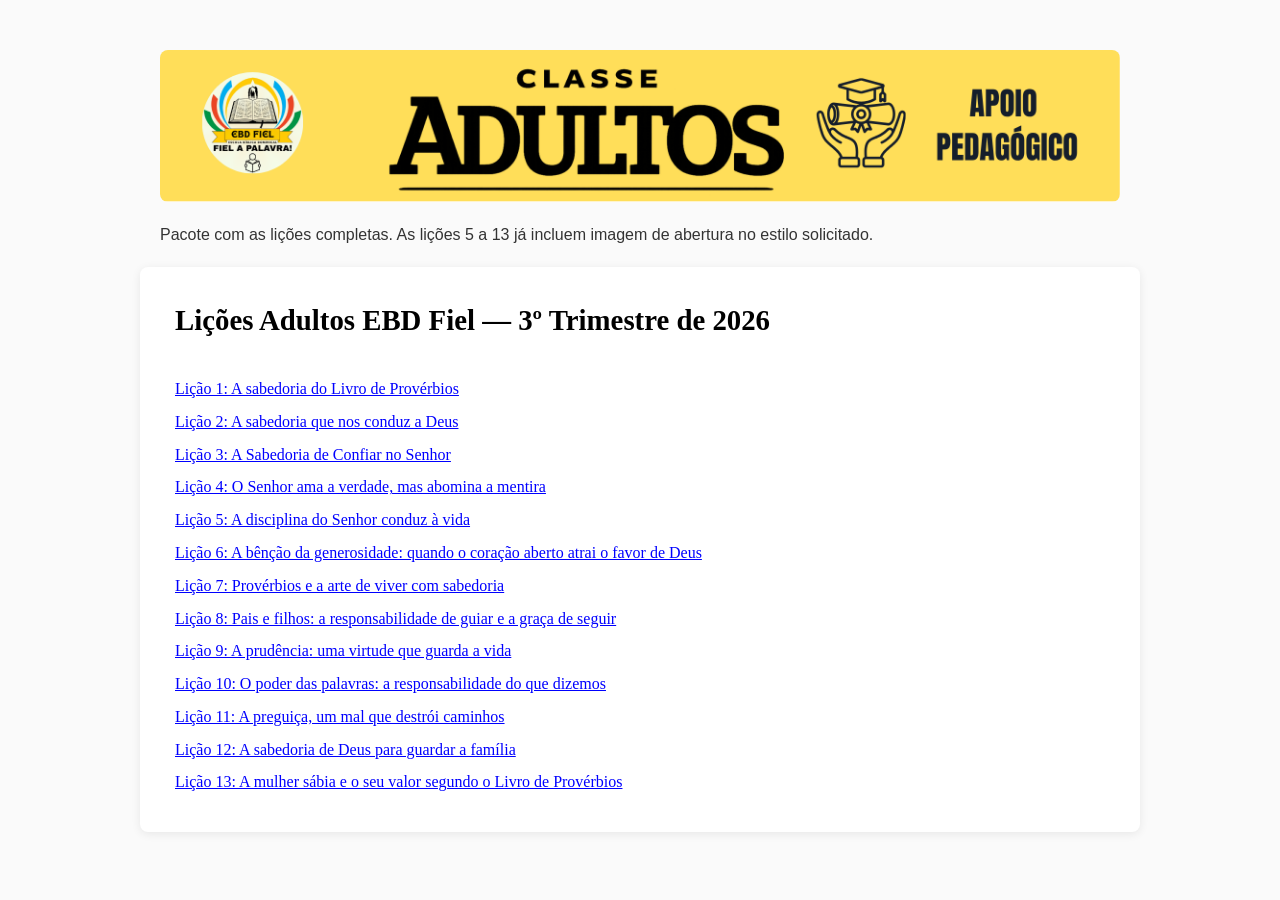
==== apoio-pedagogico/index.html @ d2f02073 "Add files via upload" ====
<!DOCTYPE html>
<html lang="pt-BR">
<head>
  <meta charset="UTF-8">
  <meta name="viewport" content="width=device-width, initial-scale=1.0">
  <title>Lições Adultos EBD Fiel — 3º Trimestre de 2026</title>
  <style>body {
  font-family: "Times New Roman", Times, serif;
  background-color: #fafafa;
  color: #000000;
  max-width: 1000px;
  margin: 0 auto;
  padding: 30px 20px;
  line-height: 1.6;
}

.licao-container {
  background-color: #ffffff;
  padding: 30px 35px;
  border-radius: 8px;
  box-shadow: 0 2px 10px rgba(0,0,0,0.08);
}

.preto {
  color: #000000;
}

.azul {
  color: #0000FF;
}

.negrito {
  font-weight: bold;
}

.italico {
  font-style: italic;
}

h1, h2, h3, h4 {
  margin: 0;
  padding: 0;
  font-weight: bold;
  color: #000000;
  display: inline;
}

h1 {
  font-size: 1.8rem;
}

h2 {
  font-size: 1.4rem;
}

h3 {
  font-size: 1.2rem;
}

p {
  margin: 0.45rem 0;
  color: #000000;
}

.titulo-com-conteudo {
  display: block;
  margin-bottom: 0.75rem;
}

.titulo-com-conteudo h1,
.titulo-com-conteudo h2,
.titulo-com-conteudo h3,
.titulo-com-conteudo h4 {
  display: inline;
}

.titulo-com-conteudo p.primeiro {
  display: inline;
}

.apoio-aplicacao {
  margin-top: 0.45rem;
  margin-bottom: 0.45rem;
}

.apoio-aplicacao p,
.analise-geral-texto {
  color: #0000FF;
  font-style: italic;
}
a { color:#0000FF; }</style>
</head>
<body>
<div style="max-width:1000px;margin:20px auto;padding:0 20px;">
  <img src="assets/topo-amarelo.png" alt="Topo Classe Adultos Apoio Pedagógico" style="display:block;width:100%;height:auto;border-radius:8px;margin-bottom:20px;">
  <p style="font-family:Arial,sans-serif;font-size:16px;color:#333;">Pacote com as lições completas. As lições 5 a 13 já incluem imagem de abertura no estilo solicitado.</p>
</div>
<div class="licao-container">
  <h1 class="preto negrito">Lições Adultos EBD Fiel — 3º Trimestre de 2026</h1>
  <br><br>
  <p><a href="licao-01-a-sabedoria-do-livro-de-proverbios.html">Lição 1: A sabedoria do Livro de Provérbios</a></p>
  <p><a href="licao-02-a-sabedoria-que-nos-conduz-a-deus.html">Lição 2: A sabedoria que nos conduz a Deus</a></p>
  <p><a href="licao-03-a-sabedoria-de-confiar-no-senhor.html">Lição 3: A Sabedoria de Confiar no Senhor</a></p>
  <p><a href="licao-04-o-senhor-ama-a-verdade-mas-abomina-a-mentira.html">Lição 4: O Senhor ama a verdade, mas abomina a mentira</a></p>
  <p><a href="licao-05-a-disciplina-do-senhor-conduz-a-vida.html">Lição 5: A disciplina do Senhor conduz à vida</a></p>
  <p><a href="licao-06-a-bencao-da-generosidade-quando-o-coracao-aberto-atrai-o-favor-de-deus.html">Lição 6: A bênção da generosidade: quando o coração aberto atrai o favor de Deus</a></p>
  <p><a href="licao-07-proverbios-e-a-arte-de-viver-com-sabedoria.html">Lição 7: Provérbios e a arte de viver com sabedoria</a></p>
  <p><a href="licao-08-pais-e-filhos-a-responsabilidade-de-guiar-e-a-graca-de-seguir.html">Lição 8: Pais e filhos: a responsabilidade de guiar e a graça de seguir</a></p>
  <p><a href="licao-09-a-prudencia-uma-virtude-que-guarda-a-vida.html">Lição 9: A prudência: uma virtude que guarda a vida</a></p>
  <p><a href="licao-10-o-poder-das-palavras-a-responsabilidade-do-que-dizemos.html">Lição 10: O poder das palavras: a responsabilidade do que dizemos</a></p>
  <p><a href="licao-11-a-preguica-um-mal-que-destroi-caminhos.html">Lição 11: A preguiça, um mal que destrói caminhos</a></p>
  <p><a href="licao-12-a-sabedoria-de-deus-para-guardar-a-familia.html">Lição 12: A sabedoria de Deus para guardar a família</a></p>
  <p><a href="licao-13-a-mulher-sabia-e-o-seu-valor-segundo-o-livro-de-proverbios.html">Lição 13: A mulher sábia e o seu valor segundo o Livro de Provérbios</a></p>
</div>
</body>
</html>
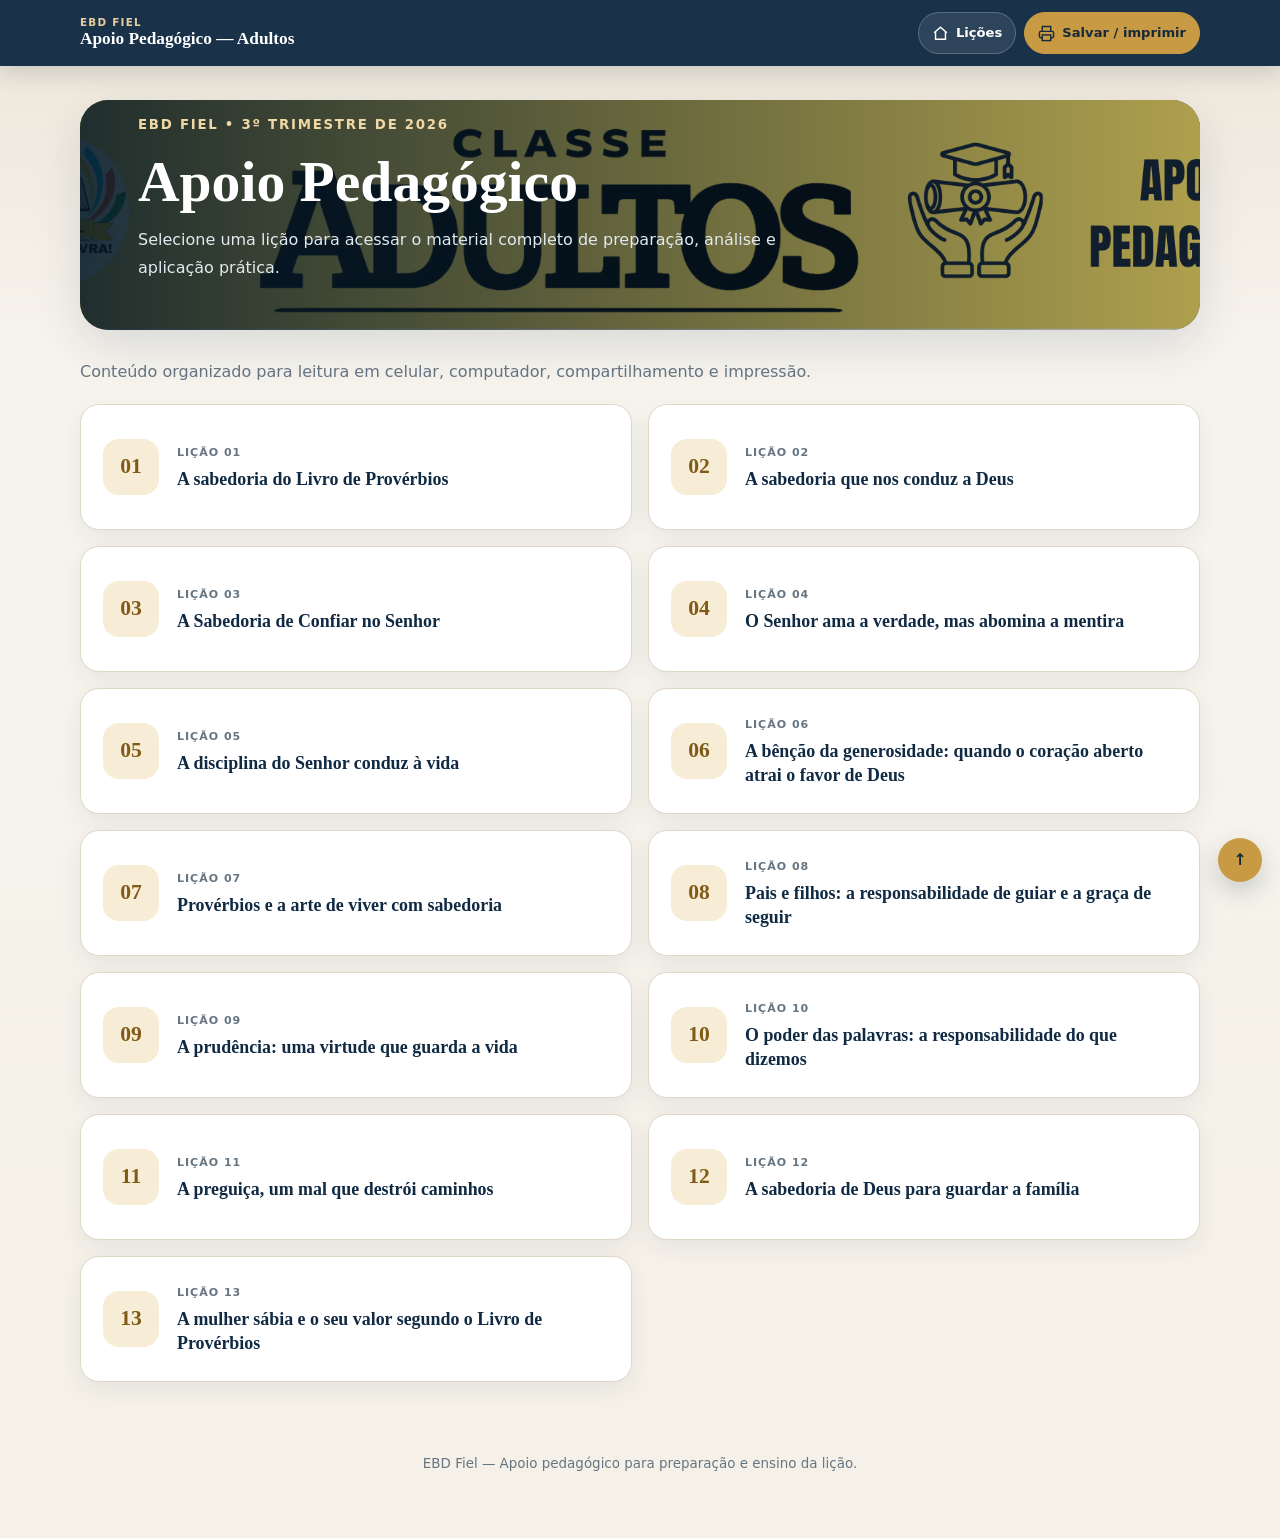
==== commit f295434f: "Add files via upload" ====
--- a/apoio-pedagogico/index.html
+++ b/apoio-pedagogico/index.html
@@ -1,116 +1,39 @@
 <!DOCTYPE html>
 <html lang="pt-BR">
 <head>
-  <meta charset="UTF-8">
+  <meta charset="utf-8">
   <meta name="viewport" content="width=device-width, initial-scale=1.0">
-  <title>Lições Adultos EBD Fiel — 3º Trimestre de 2026</title>
-  <style>body {
-  font-family: "Times New Roman", Times, serif;
-  background-color: #fafafa;
-  color: #000000;
-  max-width: 1000px;
-  margin: 0 auto;
-  padding: 30px 20px;
-  line-height: 1.6;
-}
-
-.licao-container {
-  background-color: #ffffff;
-  padding: 30px 35px;
-  border-radius: 8px;
-  box-shadow: 0 2px 10px rgba(0,0,0,0.08);
-}
-
-.preto {
-  color: #000000;
-}
-
-.azul {
-  color: #0000FF;
-}
-
-.negrito {
-  font-weight: bold;
-}
-
-.italico {
-  font-style: italic;
-}
-
-h1, h2, h3, h4 {
-  margin: 0;
-  padding: 0;
-  font-weight: bold;
-  color: #000000;
-  display: inline;
-}
-
-h1 {
-  font-size: 1.8rem;
-}
-
-h2 {
-  font-size: 1.4rem;
-}
-
-h3 {
-  font-size: 1.2rem;
-}
-
-p {
-  margin: 0.45rem 0;
-  color: #000000;
-}
-
-.titulo-com-conteudo {
-  display: block;
-  margin-bottom: 0.75rem;
-}
-
-.titulo-com-conteudo h1,
-.titulo-com-conteudo h2,
-.titulo-com-conteudo h3,
-.titulo-com-conteudo h4 {
-  display: inline;
-}
-
-.titulo-com-conteudo p.primeiro {
-  display: inline;
-}
-
-.apoio-aplicacao {
-  margin-top: 0.45rem;
-  margin-bottom: 0.45rem;
-}
-
-.apoio-aplicacao p,
-.analise-geral-texto {
-  color: #0000FF;
-  font-style: italic;
-}
-a { color:#0000FF; }</style>
+  <meta name="description" content="Índice dos apoios pedagógicos das lições de Adultos do 3º trimestre de 2026.">
+  <title>Apoio Pedagógico — Adultos — 3º Trimestre de 2026</title>
+  <link rel="stylesheet" href="assets/apoio-pedagogico.css">
+  <script src="assets/apoio-pedagogico.js" defer></script>
 </head>
-<body>
-<div style="max-width:1000px;margin:20px auto;padding:0 20px;">
-  <img src="assets/topo-amarelo.png" alt="Topo Classe Adultos Apoio Pedagógico" style="display:block;width:100%;height:auto;border-radius:8px;margin-bottom:20px;">
-  <p style="font-family:Arial,sans-serif;font-size:16px;color:#333;">Pacote com as lições completas. As lições 5 a 13 já incluem imagem de abertura no estilo solicitado.</p>
-</div>
-<div class="licao-container">
-  <h1 class="preto negrito">Lições Adultos EBD Fiel — 3º Trimestre de 2026</h1>
-  <br><br>
-  <p><a href="licao-01-a-sabedoria-do-livro-de-proverbios.html">Lição 1: A sabedoria do Livro de Provérbios</a></p>
-  <p><a href="licao-02-a-sabedoria-que-nos-conduz-a-deus.html">Lição 2: A sabedoria que nos conduz a Deus</a></p>
-  <p><a href="licao-03-a-sabedoria-de-confiar-no-senhor.html">Lição 3: A Sabedoria de Confiar no Senhor</a></p>
-  <p><a href="licao-04-o-senhor-ama-a-verdade-mas-abomina-a-mentira.html">Lição 4: O Senhor ama a verdade, mas abomina a mentira</a></p>
-  <p><a href="licao-05-a-disciplina-do-senhor-conduz-a-vida.html">Lição 5: A disciplina do Senhor conduz à vida</a></p>
-  <p><a href="licao-06-a-bencao-da-generosidade-quando-o-coracao-aberto-atrai-o-favor-de-deus.html">Lição 6: A bênção da generosidade: quando o coração aberto atrai o favor de Deus</a></p>
-  <p><a href="licao-07-proverbios-e-a-arte-de-viver-com-sabedoria.html">Lição 7: Provérbios e a arte de viver com sabedoria</a></p>
-  <p><a href="licao-08-pais-e-filhos-a-responsabilidade-de-guiar-e-a-graca-de-seguir.html">Lição 8: Pais e filhos: a responsabilidade de guiar e a graça de seguir</a></p>
-  <p><a href="licao-09-a-prudencia-uma-virtude-que-guarda-a-vida.html">Lição 9: A prudência: uma virtude que guarda a vida</a></p>
-  <p><a href="licao-10-o-poder-das-palavras-a-responsabilidade-do-que-dizemos.html">Lição 10: O poder das palavras: a responsabilidade do que dizemos</a></p>
-  <p><a href="licao-11-a-preguica-um-mal-que-destroi-caminhos.html">Lição 11: A preguiça, um mal que destrói caminhos</a></p>
-  <p><a href="licao-12-a-sabedoria-de-deus-para-guardar-a-familia.html">Lição 12: A sabedoria de Deus para guardar a família</a></p>
-  <p><a href="licao-13-a-mulher-sabia-e-o-seu-valor-segundo-o-livro-de-proverbios.html">Lição 13: A mulher sábia e o seu valor segundo o Livro de Provérbios</a></p>
-</div>
+<body class="apoio-index-page">
+  <main class="apoio-index-shell">
+    <section class="apoio-index-hero">
+      <img src="assets/topo-amarelo.png" alt="Classe Adultos — Apoio Pedagógico">
+      <div class="apoio-index-copy">
+        <small>EBD Fiel • 3º Trimestre de 2026</small>
+        <h1>Apoio Pedagógico</h1>
+        <p>Selecione uma lição para acessar o material completo de preparação, análise e aplicação prática.</p>
+      </div>
+    </section>
+    <p class="apoio-index-intro">Conteúdo organizado para leitura em celular, computador, compartilhamento e impressão.</p>
+    <section class="apoio-grid" aria-label="Lista de apoios pedagógicos">
+      <a class="apoio-card" href="licao-01-a-sabedoria-do-livro-de-proverbios.html"><span class="apoio-card-num">01</span><span><small>Lição 01</small><strong>A sabedoria do Livro de Provérbios</strong></span></a>
+<a class="apoio-card" href="licao-02-a-sabedoria-que-nos-conduz-a-deus.html"><span class="apoio-card-num">02</span><span><small>Lição 02</small><strong>A sabedoria que nos conduz a Deus</strong></span></a>
+<a class="apoio-card" href="licao-03-a-sabedoria-de-confiar-no-senhor.html"><span class="apoio-card-num">03</span><span><small>Lição 03</small><strong>A Sabedoria de Confiar no Senhor</strong></span></a>
+<a class="apoio-card" href="licao-04-o-senhor-ama-a-verdade-mas-abomina-a-mentira.html"><span class="apoio-card-num">04</span><span><small>Lição 04</small><strong>O Senhor ama a verdade, mas abomina a mentira</strong></span></a>
+<a class="apoio-card" href="licao-05-a-disciplina-do-senhor-conduz-a-vida.html"><span class="apoio-card-num">05</span><span><small>Lição 05</small><strong>A disciplina do Senhor conduz à vida</strong></span></a>
+<a class="apoio-card" href="licao-06-a-bencao-da-generosidade-quando-o-coracao-aberto-atrai-o-favor-de-deus.html"><span class="apoio-card-num">06</span><span><small>Lição 06</small><strong>A bênção da generosidade: quando o coração aberto atrai o favor de Deus</strong></span></a>
+<a class="apoio-card" href="licao-07-proverbios-e-a-arte-de-viver-com-sabedoria.html"><span class="apoio-card-num">07</span><span><small>Lição 07</small><strong>Provérbios e a arte de viver com sabedoria</strong></span></a>
+<a class="apoio-card" href="licao-08-pais-e-filhos-a-responsabilidade-de-guiar-e-a-graca-de-seguir.html"><span class="apoio-card-num">08</span><span><small>Lição 08</small><strong>Pais e filhos: a responsabilidade de guiar e a graça de seguir</strong></span></a>
+<a class="apoio-card" href="licao-09-a-prudencia-uma-virtude-que-guarda-a-vida.html"><span class="apoio-card-num">09</span><span><small>Lição 09</small><strong>A prudência: uma virtude que guarda a vida</strong></span></a>
+<a class="apoio-card" href="licao-10-o-poder-das-palavras-a-responsabilidade-do-que-dizemos.html"><span class="apoio-card-num">10</span><span><small>Lição 10</small><strong>O poder das palavras: a responsabilidade do que dizemos</strong></span></a>
+<a class="apoio-card" href="licao-11-a-preguica-um-mal-que-destroi-caminhos.html"><span class="apoio-card-num">11</span><span><small>Lição 11</small><strong>A preguiça, um mal que destrói caminhos</strong></span></a>
+<a class="apoio-card" href="licao-12-a-sabedoria-de-deus-para-guardar-a-familia.html"><span class="apoio-card-num">12</span><span><small>Lição 12</small><strong>A sabedoria de Deus para guardar a família</strong></span></a>
+<a class="apoio-card" href="licao-13-a-mulher-sabia-e-o-seu-valor-segundo-o-livro-de-proverbios.html"><span class="apoio-card-num">13</span><span><small>Lição 13</small><strong>A mulher sábia e o seu valor segundo o Livro de Provérbios</strong></span></a>
+    </section>
+  </main>
 </body>
 </html>
--- a/apoio-pedagogico/assets/apoio-pedagogico.css
+++ b/apoio-pedagogico/assets/apoio-pedagogico.css
@@ -0,0 +1,88 @@
+
+:root{
+  --navy:#102a43;
+  --navy-2:#1f4b67;
+  --gold:#c89a43;
+  --gold-soft:#f7ecd5;
+  --cream:#f5f1e8;
+  --paper:#ffffff;
+  --ink:#243746;
+  --muted:#657582;
+  --line:#dfd7c8;
+  --blue-soft:#eef5fa;
+  --green:#2f6a57;
+  --green-soft:#eaf5ef;
+  --shadow:0 18px 48px rgba(16,42,67,.12);
+}
+*{box-sizing:border-box}
+html{scroll-behavior:smooth;scroll-padding-top:88px}
+body{margin:0;background:linear-gradient(180deg,#ece5d8 0,#f7f4ee 360px,var(--cream) 100%);color:var(--ink);font-family:Inter,system-ui,-apple-system,"Segoe UI",Arial,sans-serif;line-height:1.75;min-height:100vh}
+a{color:var(--navy-2)}
+.apoio-toolbar{position:sticky;top:0;z-index:50;background:rgba(16,42,67,.96);backdrop-filter:blur(12px);box-shadow:0 7px 22px rgba(16,42,67,.16)}
+.apoio-toolbar-inner{width:min(1120px,calc(100% - 28px));min-height:66px;margin:auto;display:flex;align-items:center;gap:12px}
+.apoio-brand{margin-right:auto;color:#fff;text-decoration:none;font-family:Georgia,"Times New Roman",serif;font-size:1.08rem;font-weight:700;line-height:1.2}
+.apoio-brand small{display:block;color:#e7cf9c;font-family:Inter,system-ui,sans-serif;font-size:.65rem;text-transform:uppercase;letter-spacing:.12em}
+.apoio-toolbar-actions{display:flex;align-items:center;gap:8px}
+.apoio-button{appearance:none;display:inline-flex;align-items:center;justify-content:center;gap:7px;border:1px solid rgba(255,255,255,.22);border-radius:999px;background:rgba(255,255,255,.09);color:#fff;text-decoration:none;padding:9px 13px;font:inherit;font-size:.82rem;font-weight:800;cursor:pointer;transition:.18s ease}
+.apoio-button:hover{background:rgba(255,255,255,.17);transform:translateY(-1px)}
+.apoio-button.primary{background:var(--gold);border-color:var(--gold);color:#172a39}
+.apoio-button svg{width:17px;height:17px}
+.licao-container{width:min(1040px,calc(100% - 28px));margin:34px auto 28px;padding:clamp(24px,5vw,58px);background:var(--paper);border:1px solid var(--line);border-radius:26px;box-shadow:var(--shadow);overflow:hidden}
+.topo-ebd,.imagem-licao{display:block;width:100%;max-width:100%;height:auto;object-fit:cover;border-radius:18px;margin:0 0 30px;box-shadow:0 12px 30px rgba(16,42,67,.13)}
+.imagem-licao{max-height:540px}
+h1,h2,h3,h4{font-family:Georgia,"Times New Roman",serif;color:var(--navy);font-weight:700;line-height:1.25}
+.licao-container>h1{display:block;margin:0 0 30px;padding:0 0 20px;border-bottom:3px solid var(--gold);font-size:clamp(1.85rem,4vw,3rem)}
+.titulo-com-conteudo{position:relative;display:block;margin:0;padding:22px 0;border-bottom:1px solid var(--line)}
+.titulo-com-conteudo:last-child{border-bottom:0}
+.titulo-com-conteudo>h1,.titulo-com-conteudo>h2,.titulo-com-conteudo>h3,.titulo-com-conteudo>h4{display:block;margin:0 0 11px;padding:0}
+.titulo-com-conteudo>h2{font-size:clamp(1.45rem,3vw,2rem);padding:14px 18px;border-left:5px solid var(--gold);border-radius:0 14px 14px 0;background:linear-gradient(90deg,var(--gold-soft),rgba(247,236,213,.25))}
+.titulo-com-conteudo>h3{font-size:clamp(1.12rem,2.2vw,1.35rem)}
+.titulo-com-conteudo>p.primeiro{display:block}
+p{margin:.72rem 0;color:var(--ink)}
+.titulo-com-conteudo p{text-align:justify}
+.apoio-secao-informativa{margin:12px 0;padding:18px 20px;border:1px solid var(--line);border-radius:16px;background:#fbfaf7}
+.apoio-secao-informativa>h3{font-family:Inter,system-ui,sans-serif;color:#815d1f;font-size:.76rem;text-transform:uppercase;letter-spacing:.105em}
+.apoio-analise{margin:26px 0;padding:25px;border:1px solid #c8dce9;border-radius:19px;background:linear-gradient(135deg,var(--blue-soft),#fff)}
+.apoio-analise>h3{color:var(--navy-2)}
+.analise-geral-texto{color:#29495e!important;font-style:normal!important;font-size:1.03rem}
+.apoio-aplicacao{margin:19px 0 2px;padding:20px 22px;border:1px solid #d8c18e;border-left:5px solid var(--gold);border-radius:14px;background:linear-gradient(135deg,#fff8e9,#fff)}
+.apoio-aplicacao p{color:#59461e!important;font-style:normal!important;text-align:left}
+.apoio-aplicacao p:last-child{margin-bottom:0;padding-top:12px;border-top:1px dashed #d7be85}
+.apoio-aplicacao .negrito{color:#7d5814;text-transform:uppercase;letter-spacing:.05em;font-size:.86rem}
+.azul{color:inherit!important}.italico{font-style:inherit!important}.preto{color:inherit!important}.negrito{font-weight:800}
+.apoio-footer{width:min(1040px,calc(100% - 28px));margin:0 auto 42px;padding:20px;color:var(--muted);text-align:center;font-size:.84rem}
+.apoio-toast{position:fixed;left:50%;bottom:22px;z-index:100;transform:translate(-50%,16px);opacity:0;pointer-events:none;background:var(--navy);color:#fff;padding:11px 17px;border-radius:999px;font-weight:800;box-shadow:0 12px 30px rgba(0,0,0,.22);transition:.2s ease}
+.apoio-toast.show{opacity:1;transform:translate(-50%,0)}
+.apoio-top{position:fixed;right:18px;bottom:18px;z-index:35;width:44px;height:44px;border-radius:50%;display:grid;place-items:center;background:var(--gold);color:#182b39;text-decoration:none;font-weight:900;box-shadow:0 10px 24px rgba(16,42,67,.2)}
+/* Índice do apoio */
+.apoio-index-shell{width:min(1120px,calc(100% - 28px));margin:34px auto 50px}
+.apoio-index-hero{position:relative;overflow:hidden;border-radius:28px;background:var(--navy);box-shadow:var(--shadow)}
+.apoio-index-hero img{display:block;width:100%;min-height:230px;max-height:400px;object-fit:cover;opacity:.82}
+.apoio-index-hero::after{content:"";position:absolute;inset:0;background:linear-gradient(90deg,rgba(7,26,40,.88),rgba(7,26,40,.18))}
+.apoio-index-copy{position:absolute;z-index:2;left:clamp(24px,5vw,58px);right:clamp(24px,5vw,58px);bottom:clamp(24px,5vw,48px);color:#fff}
+.apoio-index-copy small{color:#f0d8a6;text-transform:uppercase;letter-spacing:.13em;font-weight:850}
+.apoio-index-copy h1{margin:8px 0;font-size:clamp(2rem,5vw,3.6rem);color:#fff}
+.apoio-index-copy p{max-width:700px;margin:0;color:#e2eaf0}
+.apoio-index-intro{margin:28px 0 18px;color:var(--muted)}
+.apoio-grid{display:grid;grid-template-columns:repeat(2,minmax(0,1fr));gap:16px}
+.apoio-card{position:relative;display:grid;grid-template-columns:58px 1fr;gap:16px;align-items:center;min-height:126px;padding:22px;border:1px solid var(--line);border-radius:19px;background:#fff;color:var(--ink);text-decoration:none;box-shadow:0 8px 24px rgba(16,42,67,.07);transition:.2s ease}
+.apoio-card:hover{transform:translateY(-3px);border-color:#ccb072;box-shadow:0 15px 34px rgba(16,42,67,.13)}
+.apoio-card-num{width:56px;height:56px;border-radius:16px;display:grid;place-items:center;background:var(--gold-soft);color:#805b18;font-family:Georgia,serif;font-size:1.35rem;font-weight:800}
+.apoio-card small{display:block;color:var(--muted);text-transform:uppercase;letter-spacing:.09em;font-size:.69rem;font-weight:800}
+.apoio-card strong{display:block;margin-top:5px;color:var(--navy);font-family:Georgia,serif;font-size:1.12rem;line-height:1.35}
+@media(max-width:760px){
+  .apoio-toolbar-inner{min-height:62px}.apoio-brand{font-size:.96rem}.apoio-button .button-label{display:none}.apoio-button{width:40px;height:40px;padding:0}
+  .licao-container{margin-top:20px;padding:22px 18px;border-radius:18px}.licao-container>h1{font-size:1.75rem}
+  .titulo-com-conteudo p{text-align:left}.apoio-grid{grid-template-columns:1fr}.apoio-index-hero img{min-height:310px}
+}
+@media print{
+  @page{margin:14mm}
+  body{background:#fff;font-size:11pt}
+  .apoio-toolbar,.apoio-footer,.apoio-top,.apoio-toast{display:none!important}
+  .licao-container{width:100%;margin:0;padding:0;border:0;border-radius:0;box-shadow:none}
+  .topo-ebd{max-height:150px;object-fit:cover;box-shadow:none}
+  .imagem-licao{max-height:310px;box-shadow:none}
+  .titulo-com-conteudo,.apoio-aplicacao,.apoio-analise{break-inside:avoid}
+  .titulo-com-conteudo>h2{background:#f4f0e6!important;-webkit-print-color-adjust:exact;print-color-adjust:exact}
+  .apoio-index-shell{width:100%;margin:0}.apoio-index-hero{box-shadow:none}.apoio-grid{grid-template-columns:1fr 1fr}.apoio-card{box-shadow:none;break-inside:avoid}
+}
